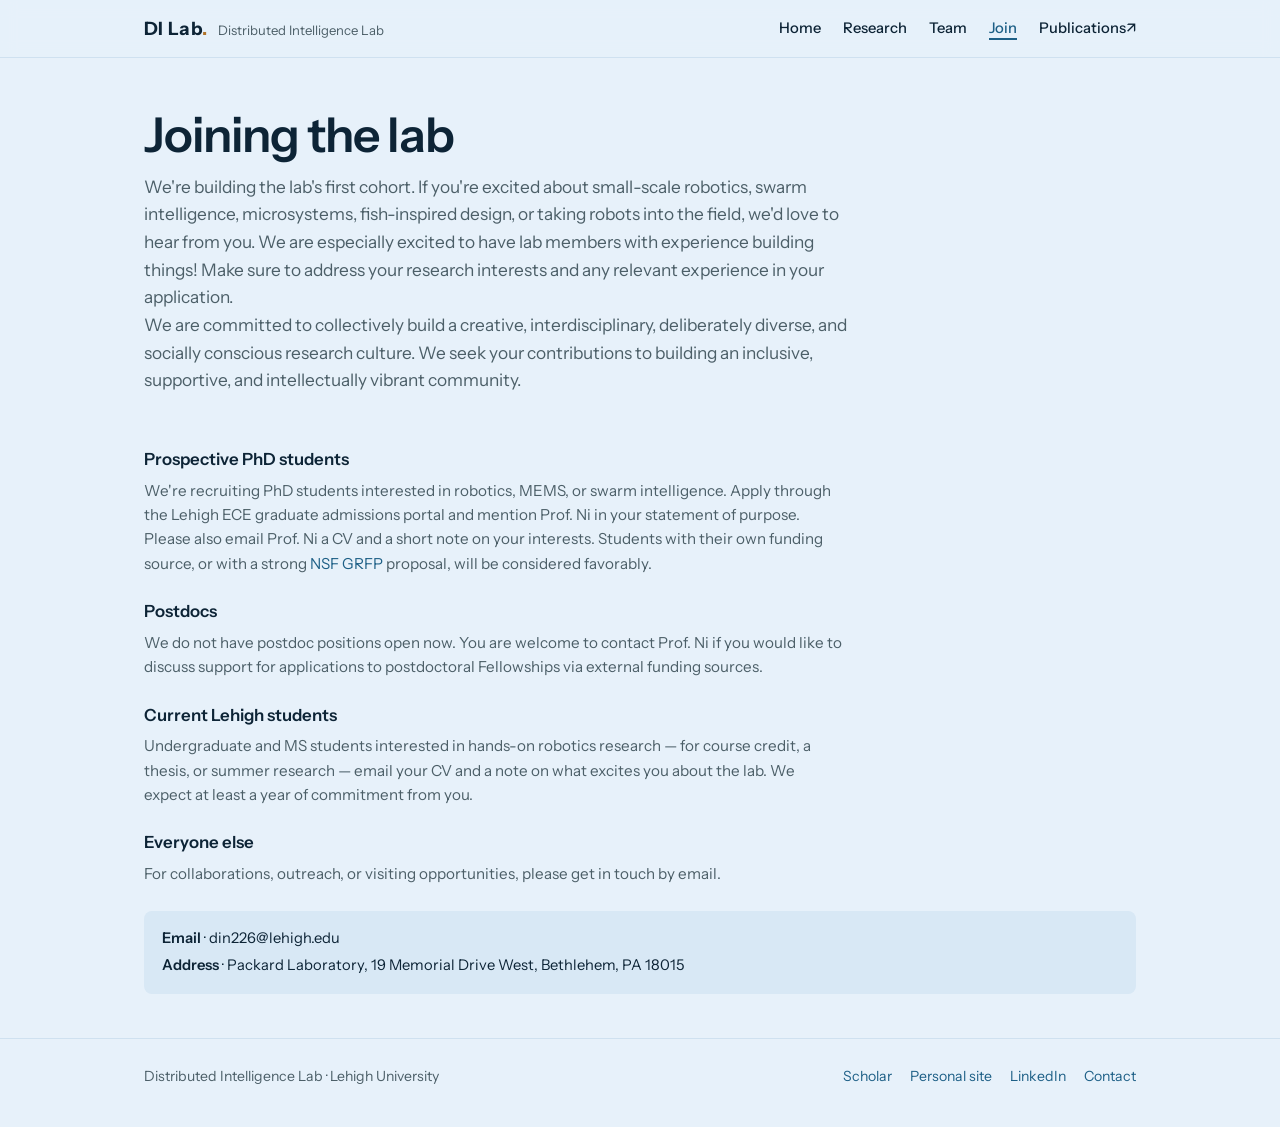
==== join.html @ bd35544a "create page" ====
<!DOCTYPE html>
<html lang="en">
<head>
<meta charset="UTF-8">
<meta name="viewport" content="width=device-width, initial-scale=1.0">
<title>Join — DI Lab</title>
<meta name="description" content="Open positions for PhD students, postdocs, MS students, and undergraduate researchers in the DI Lab at Lehigh University.">
<link rel="preconnect" href="https://fonts.googleapis.com">
<link rel="preconnect" href="https://fonts.gstatic.com" crossorigin>
<link rel="stylesheet" href="https://fonts.googleapis.com/css2?family=Instrument+Sans:wght@400;500;600;700&family=Instrument+Serif:ital@0;1&display=swap">
<link rel="stylesheet" href="styles.css">
</head>
<body>
<header class="top">
  <div class="wrap">
    <a class="logo" href="index.html"><b>DI Lab<i>.</i></b><span>Distributed Intelligence Lab</span></a>
    <nav class="menu" aria-label="Main">
      <a href="index.html">Home</a>
      <a href="research.html">Research</a>
      <a href="team.html">Team</a>
      <a href="join.html" aria-current="page">Join</a>
      <a href="https://scholar.google.com/citations?hl=en&amp;user=r9lAqFUAAAAJ" target="_blank" rel="noopener">Publications↗</a>
    </nav>
  </div>
</header>

<main>
<div class="wrap page-head">
  <h1>Joining the lab</h1>
  <p>We're building the lab's first cohort. If you're excited about small-scale robotics, swarm intelligence, microsystems, fish-inspired design, or taking robots into the field, we'd love to hear from you. We are especially excited to have lab members with experience building things! Make sure to address your research interests and any relevant experience in your application.</p>

  <p>We are committed to collectively build a creative, interdisciplinary, deliberately diverse, and socially conscious research culture. We seek your contributions to building an inclusive, supportive, and intellectually vibrant community.</p>
</div>
<section class="join"><div class="wrap">
  <h3>Prospective PhD students</h3>
  <p>We're recruiting PhD students interested in robotics, MEMS, or swarm intelligence. Apply through the Lehigh ECE graduate admissions portal and mention Prof. Ni in your statement of purpose. Please also email Prof. Ni a CV and a short note on your interests. Students with their own funding source, or with a strong <a href="https://www.nsf.gov/funding/initiatives/grfp" target="_blank" rel="noopener">NSF GRFP</a> proposal, will be considered favorably.</p>
  <h3>Postdocs</h3>
  <p>We do not have postdoc positions open now. You are welcome to contact Prof. Ni if you would like to discuss support for applications to postdoctoral Fellowships via external funding sources.</p>
  <h3>Current Lehigh students</h3>
  <p>Undergraduate and MS students interested in hands-on robotics research — for course credit, a thesis, or summer research — email your CV and a note on what excites you about the lab. We expect at least a year of commitment from you. </p>
  <h3>Everyone else</h3>
  <p>For collaborations, outreach, or visiting opportunities, please get in touch by email.</p>
  <div class="contact">
    <div><strong>Email</strong> · din226@lehigh.edu</div>
    <div><strong>Address</strong> · Packard Laboratory, 19 Memorial Drive West, Bethlehem, PA 18015</div>
  </div>
</div></section>
</main>

<footer>
  <div class="wrap">
    <span>Distributed Intelligence Lab · Lehigh University</span>
    <nav aria-label="Links">
      <a href="https://scholar.google.com/citations?hl=en&amp;user=r9lAqFUAAAAJ" target="_blank" rel="noopener">Scholar</a>
      <a href="https://di-ni.github.io/" target="_blank" rel="noopener">Personal site</a>
      <a href="https://www.linkedin.com/in/di-ni-7b8401142/" target="_blank" rel="noopener">LinkedIn</a>
      <a href="mailto:din226@lehigh.edu">Contact</a>
    </nav>
  </div>
</footer>
</body>
</html>
---- styles.css ----
:root{
  --bg:#e7f1fa; --ink:#0d2436; --sub:#4c5f68; --faint:#6a7d8a; --line:#cfe1f0;
  --link:#1d5f86; --accent:#b0742a; --plate:#ffffff; --chip:#d8e8f5;
  --sans:"Instrument Sans",system-ui,-apple-system,"Segoe UI",sans-serif;
  --serif:"Instrument Serif",Georgia,"Times New Roman",serif;
}
@media (prefers-color-scheme: dark){
  :root:not([data-theme="light"]){
    color-scheme:dark;
    --bg:#071620; --ink:#eef5f3; --sub:#9db0ac; --faint:#7d9290; --line:#1a3245;
    --link:#7fb8da; --accent:#d9a15e; --plate:#f3f6f8; --chip:#0d1f2c;
  }
}
:root[data-theme="dark"]{
  color-scheme:dark;
  --bg:#071620; --ink:#eef5f3; --sub:#9db0ac; --faint:#7d9290; --line:#1a3245;
  --link:#7fb8da; --accent:#d9a15e; --plate:#f3f6f8; --chip:#0d1f2c;
}
*{box-sizing:border-box;}
html{scroll-behavior:smooth;}
body{margin:0;background:var(--bg);color:var(--ink);font-family:var(--sans);font-size:16px;line-height:1.6;}
img{max-width:100%;display:block;}
a{color:var(--link);text-decoration:none;}
a:hover{text-decoration:underline;text-underline-offset:3px;}
a:focus-visible{outline:2px solid var(--link);outline-offset:3px;border-radius:3px;}
.wrap{max-width:1040px;margin:0 auto;padding-left:24px;padding-right:24px;}
@media (max-width:600px){.wrap{padding-left:16px;padding-right:16px;}}

/* header */
header.top{position:sticky;top:env(safe-area-inset-top,0px);z-index:20;background:color-mix(in srgb,var(--bg) 92%,transparent);backdrop-filter:blur(8px);border-bottom:1px solid var(--line);}
.top .wrap{display:flex;align-items:center;justify-content:space-between;gap:10px 24px;flex-wrap:wrap;padding-block:14px;}
.logo{color:var(--ink);display:flex;align-items:baseline;gap:10px;}
.logo:hover{text-decoration:none;}
.logo b{font-weight:700;font-size:1.15rem;letter-spacing:.02em;}
.logo b i{font-style:normal;color:var(--accent);}
.logo span{font-size:.82rem;color:var(--sub);}
@media (max-width:600px){.logo span{display:none;}}
nav.menu{display:flex;gap:6px 22px;flex-wrap:wrap;font-size:.92rem;font-weight:500;}
nav.menu a{color:var(--ink);}
nav.menu a:hover{color:var(--link);}

/* hero */
.hero{padding-block:64px 36px;}
.hero-grid{display:grid;grid-template-columns:1.3fr .7fr;gap:40px;align-items:center;}
@media (max-width:760px){.hero-grid{grid-template-columns:1fr;gap:24px;}.hero{padding-block:40px 24px;}}
.hero h1{font-family:var(--sans);font-weight:600;font-size:clamp(2.3rem,5.4vw,3.9rem);line-height:1.02;letter-spacing:-.02em;margin:0 0 20px;text-wrap:balance;}
.hero h1 em{font-family:var(--serif);font-weight:400;font-style:italic;letter-spacing:0;}
.hero .tag{font-size:1.18rem;color:var(--sub);margin:0 0 18px;max-width:38ch;}
.hero .more{font-size:.95rem;font-weight:500;}
.mascot{border-radius:50%;aspect-ratio:1;max-width:280px;width:100%;object-fit:cover;justify-self:end;background:#000;}
@media (max-width:760px){.mascot{justify-self:start;max-width:180px;}}
.collage{display:grid;grid-template-columns:2fr 1fr 1fr 1.4fr;gap:6px;margin-top:40px;height:200px;}
.collage img{width:100%;height:100%;object-fit:cover;border-radius:6px;}
@media (max-width:600px){.collage{grid-template-columns:1fr 1fr;height:auto;}.collage img{height:120px;}}

/* sections */
section{padding-block:44px;border-top:1px solid var(--line);scroll-margin-top:60px;}
h2{font-weight:600;font-size:1.7rem;letter-spacing:-.01em;margin:0 0 22px;}
h3{font-weight:600;font-size:1.05rem;margin:0;}
.lede{color:var(--sub);max-width:66ch;margin:0 0 26px;}

/* news */
ul.news{list-style:none;margin:0;padding:0;}
ul.news li{display:grid;grid-template-columns:92px 1fr;gap:16px;padding-block:9px;border-bottom:1px dashed var(--line);}
ul.news li:last-child{border-bottom:none;}
ul.news time{color:var(--faint);font-size:.9rem;font-variant-numeric:tabular-nums;padding-top:1px;}
ul.news .tbd{font-size:.72rem;color:var(--accent);font-weight:600;margin-left:6px;}

/* research */
.vision{display:grid;grid-template-columns:1fr 1.1fr;gap:32px;align-items:center;margin-bottom:34px;}
@media (max-width:760px){.vision{grid-template-columns:1fr;gap:18px;}}
.vision blockquote{margin:0;font-family:var(--serif);font-size:clamp(1.5rem,2.8vw,2rem);line-height:1.25;}
.vision blockquote + p{color:var(--sub);margin:14px 0 0;font-size:.95rem;}
.plate{background:var(--plate);border:1px solid var(--line);border-radius:8px;padding:12px;}
figure{margin:0;}
figcaption{font-size:.8rem;color:var(--faint);margin-top:6px;}
.thrusts{display:grid;grid-template-columns:repeat(3,1fr);gap:26px;margin-block:10px 34px;}
@media (max-width:760px){.thrusts{grid-template-columns:1fr;}}
.thrust img{width:100%;aspect-ratio:3/2;object-fit:cover;border-radius:6px;margin-bottom:12px;}
.thrust img.contain{object-fit:contain;background:var(--plate);border:1px solid var(--line);padding:8px;}
.thrust .n{font-family:var(--serif);font-style:italic;color:var(--accent);font-size:1.05rem;}
.thrust p{color:var(--sub);font-size:.92rem;margin:6px 0 0;}
.platforms{display:grid;grid-template-columns:1.15fr 1fr;gap:32px;align-items:center;}
@media (max-width:760px){.platforms{grid-template-columns:1fr;gap:18px;}}
dl.plat{margin:10px 0 0;}
dl.plat div{display:grid;grid-template-columns:104px 1fr;gap:12px;padding-block:8px;border-top:1px solid var(--line);font-size:.92rem;}
dl.plat dt{font-weight:600;}
dl.plat dd{margin:0;color:var(--sub);}
.impact{margin-top:34px;display:grid;grid-template-columns:repeat(3,1fr);gap:22px;}
@media (max-width:760px){.impact{grid-template-columns:1fr;gap:14px;}}
.impact p{font-size:.9rem;color:var(--sub);margin:4px 0 0;}
.more-link{margin-top:22px;font-size:.95rem;font-weight:500;}

/* team */
.group-title{font-size:.78rem;letter-spacing:.1em;text-transform:uppercase;color:var(--faint);font-weight:600;margin:0 0 14px;}
.group + .group{margin-top:30px;}
.people{display:grid;grid-template-columns:repeat(auto-fill,minmax(170px,1fr));gap:24px;}
.person img{width:132px;height:132px;border-radius:50%;object-fit:cover;margin-bottom:10px;}
.person .role{font-size:.88rem;color:var(--sub);margin:2px 0 0;line-height:1.4;}
.person .aff{font-size:.84rem;color:var(--faint);margin:0;}
.opening{width:132px;height:132px;border-radius:50%;border:1.5px dashed var(--line);display:flex;align-items:center;justify-content:center;color:var(--faint);font-size:.8rem;text-align:center;margin-bottom:10px;padding:14px;line-height:1.3;}
.pi-bio{color:var(--sub);font-size:.93rem;max-width:68ch;margin:18px 0 0;}

/* gallery strip */
.gallery{display:grid;grid-template-columns:repeat(3,1fr);gap:8px;}
@media (max-width:600px){.gallery{grid-template-columns:repeat(2,1fr);}}
.gallery figure{position:relative;aspect-ratio:4/3;overflow:hidden;border-radius:6px;background:#0d2436;max-width:100%;}
.gallery img{width:100%;height:100%;object-fit:cover;}
.gallery figcaption{position:absolute;inset:auto 0 0 0;margin:0;padding:18px 10px 7px;font-size:.75rem;color:#fff;background:linear-gradient(to top,rgba(0,0,0,.62),transparent);}

/* join */
.join h3{margin-top:22px;}
.join h3:first-of-type{margin-top:0;}
.join p{color:var(--sub);max-width:70ch;margin:6px 0 0;font-size:.95rem;}
.contact{margin-top:24px;background:var(--chip);border-radius:8px;padding:16px 18px;font-size:.92rem;display:grid;gap:4px;}
.contact strong{font-weight:600;color:var(--ink);}

footer{border-top:1px solid var(--line);padding-block:26px 40px;font-size:.88rem;color:var(--sub);}
footer .wrap{display:flex;justify-content:space-between;gap:10px 24px;flex-wrap:wrap;}
footer nav{display:flex;gap:18px;flex-wrap:wrap;}
@media (prefers-reduced-motion: reduce){html{scroll-behavior:auto;}}

/* ---- multi-page additions ---- */
nav.menu a[aria-current="page"]{color:var(--link);text-decoration:underline;text-underline-offset:5px;text-decoration-thickness:1.5px;}
.page-head{padding-block:52px 8px;}
.page-head h1{font-weight:600;font-size:clamp(2rem,4.4vw,3rem);letter-spacing:-.02em;line-height:1.05;margin:0 0 12px;}
.page-head h1 em{font-family:var(--serif);font-weight:400;font-style:italic;letter-spacing:0;}
.page-head p{color:var(--sub);font-size:1.08rem;max-width:60ch;margin:0;}
.page-head + section{border-top:none;}
.see-all{margin-top:14px;font-size:.95rem;font-weight:500;}
.home-cols{display:grid;grid-template-columns:1.5fr 1fr;gap:44px;}
@media (max-width:760px){.home-cols{grid-template-columns:1fr;gap:28px;}}
.home-thrusts{list-style:none;margin:0;padding:0;}
.home-thrusts li{padding-block:10px;border-bottom:1px dashed var(--line);}
.home-thrusts li:last-child{border-bottom:none;}
.home-thrusts .n{font-family:var(--serif);font-style:italic;color:var(--accent);margin-right:6px;}
.home-thrusts p{margin:2px 0 0;color:var(--sub);font-size:.9rem;}
.callout{background:var(--chip);border-radius:8px;padding:18px 20px;margin-top:22px;font-size:.94rem;}
.callout p{margin:4px 0 0;color:var(--sub);}
/* research detail */
.rblock{display:grid;grid-template-columns:1fr 1.25fr;gap:34px;padding-block:30px;border-top:1px solid var(--line);scroll-margin-top:70px;}
.rblock:first-of-type{border-top:none;padding-top:0;}
@media (max-width:760px){.rblock{grid-template-columns:1fr;gap:18px;}}
.rblock .n{font-family:var(--serif);font-style:italic;color:var(--accent);font-size:1.3rem;}
.rblock h3{font-size:1.3rem;margin:2px 0 10px;}
.rblock p{color:var(--sub);font-size:.95rem;margin:0 0 12px;max-width:62ch;}
.figs{display:grid;gap:10px;}
.figs .pair{display:grid;grid-template-columns:1fr 1fr;gap:10px;}
@media (max-width:520px){.figs .pair{grid-template-columns:1fr;}}
.figs img.photo{width:100%;border-radius:6px;}
.figs .pair img.photo{height:100%;object-fit:cover;}
.data-wrap{overflow-x:auto;margin-top:6px;}
table.caudal{border-collapse:collapse;width:100%;min-width:260px;font-size:.9rem;font-variant-numeric:tabular-nums;}
table.caudal th,table.caudal td{text-align:left;padding:7px 8px;border-bottom:1px solid var(--line);}
table.caudal th{font-size:.72rem;letter-spacing:.08em;text-transform:uppercase;color:var(--faint);font-weight:600;}
table.caudal td.v{text-align:right;font-weight:600;width:30%;}
.bar-track{display:block;background:var(--line);border-radius:2px;margin-top:5px;}
.bar{display:block;height:4px;border-radius:2px;background:var(--link);}
.bg-list{display:grid;grid-template-columns:repeat(3,1fr);gap:26px;}
@media (max-width:760px){.bg-list{grid-template-columns:1fr;}}
.bg-list p{color:var(--sub);font-size:.9rem;margin:6px 0 0;}
.kick{font-size:.74rem;letter-spacing:.1em;text-transform:uppercase;color:var(--faint);font-weight:600;}
/* team detail */
.pi{display:grid;grid-template-columns:180px 1fr;gap:34px;}
@media (max-width:640px){.pi{grid-template-columns:1fr;gap:16px;}}
.pi img{width:180px;height:180px;border-radius:50%;object-fit:cover;}
.pi h3{font-size:1.35rem;}
.pi .role{color:var(--sub);margin:2px 0 14px;font-size:.95rem;}
.pi .bio{color:var(--sub);font-size:.95rem;max-width:66ch;margin:0 0 20px;}
.cv{display:grid;grid-template-columns:1fr 1fr;gap:26px;}
@media (max-width:640px){.cv{grid-template-columns:1fr;}}
.cv ul{list-style:none;margin:0;padding:0;}
.cv li{font-size:.9rem;padding-block:6px;border-bottom:1px dashed var(--line);display:grid;grid-template-columns:86px 1fr;gap:10px;}
.cv li time{color:var(--faint);font-variant-numeric:tabular-nums;}
.cv li:last-child{border-bottom:none;}
.links-row{display:flex;gap:18px;flex-wrap:wrap;margin-top:18px;font-weight:500;font-size:.94rem;}
.gallery.big{grid-template-columns:repeat(3,1fr);gap:10px;}
@media (max-width:600px){.gallery.big{grid-template-columns:1fr;}}

/* ---- v7: snapshot hero + carousel ---- */
:root{--hero-a:#0d2436;--hero-b:#123a4a;--hero-c:#1c5a52;--hero-text:#eef5f3;--hero-sub:#cfe3de;--gold:#c98a3a;--gold-ink:#22160a;}
@media (prefers-color-scheme: dark){:root:not([data-theme="light"]){--hero-a:#07141d;--hero-b:#0c2732;--hero-c:#123c37;--hero-sub:#bcd6d0;--gold:#dda05c;--gold-ink:#241708;}}
:root[data-theme="dark"]{--hero-a:#07141d;--hero-b:#0c2732;--hero-c:#123c37;--hero-sub:#bcd6d0;--gold:#dda05c;--gold-ink:#241708;}
.hero-band{background:linear-gradient(120deg,var(--hero-a) 0%,var(--hero-b) 48%,var(--hero-c) 100%);color:var(--hero-text);}
.hero-band + section{border-top:none;}
.hero2{display:grid;grid-template-columns:1.05fr .95fr;gap:44px;align-items:center;padding-block:56px 60px;}
@media (max-width:880px){.hero2{grid-template-columns:1fr;gap:30px;padding-block:40px 44px;}}
.hero2 .eyebrow{display:block;font-weight:700;font-size:.72rem;letter-spacing:.16em;text-transform:uppercase;color:var(--gold);margin-bottom:12px;}
.hero2 h1{font-weight:700;font-size:clamp(1.35rem,2.3vw,1.75rem);line-height:1.3;letter-spacing:-.005em;margin:0 0 18px;max-width:30ch;text-wrap:balance;}
.hero2 p{color:var(--hero-sub);font-size:1rem;line-height:1.75;margin:0 0 26px;max-width:58ch;}
.hero-ctas{display:flex;gap:12px;flex-wrap:wrap;}
.btn{display:inline-flex;align-items:center;padding:11px 22px;border-radius:999px;font-weight:600;font-size:.92rem;border:1.5px solid transparent;}
.btn:hover{text-decoration:none;}
.btn-primary{background:var(--gold);color:var(--gold-ink);}
.btn-ghost{border-color:rgba(238,245,243,.4);color:var(--hero-text);}
.btn-ghost:hover{border-color:var(--hero-text);}
.carousel{min-width:0;}
.viewport{position:relative;overflow:hidden;border-radius:12px;aspect-ratio:4/3;max-width:100%;background:#050d13;touch-action:pan-y;}
.viewport:focus-visible{outline:2px solid var(--gold);outline-offset:3px;}
.track{display:flex;height:100%;transition:transform .7s cubic-bezier(.65,0,.35,1);}
.slide{flex:0 0 100%;height:100%;margin:0;position:relative;}
.slide img{width:100%;height:100%;object-fit:cover;user-select:none;-webkit-user-drag:none;}
.slide figcaption{position:absolute;left:0;right:0;bottom:0;margin:0;padding:34px 16px 12px;font-size:.86rem;font-weight:600;color:#fff;background:linear-gradient(to top,rgba(0,0,0,.7),transparent);}
.arrow{position:absolute;top:50%;transform:translateY(-50%);width:38px;height:38px;border-radius:50%;border:none;background:rgba(7,20,29,.55);color:#fff;font-size:1.5rem;line-height:1;cursor:pointer;display:flex;align-items:center;justify-content:center;padding-bottom:3px;opacity:.85;}
.arrow:hover,.arrow:focus-visible{opacity:1;background:rgba(7,20,29,.8);}
.arrow:focus-visible,.dot:focus-visible,.playpause:focus-visible{outline:2px solid var(--gold);outline-offset:2px;}
.arrow.prev{left:10px;} .arrow.next{right:10px;}
.c-controls{display:flex;align-items:center;gap:14px;margin-top:12px;}
.dots{display:flex;gap:6px;flex-wrap:wrap;flex:1;}
.dot{width:8px;height:8px;border-radius:50%;border:none;padding:0;background:rgba(238,245,243,.35);cursor:pointer;}
.dot[aria-current="true"]{background:var(--gold);width:20px;border-radius:4px;}
.counter{font-size:.82rem;color:var(--hero-sub);font-variant-numeric:tabular-nums;}
.counter b{color:var(--hero-text);font-weight:600;}
.playpause{background:none;border:1px solid rgba(238,245,243,.35);color:var(--hero-text);border-radius:999px;font:inherit;font-size:.78rem;padding:4px 12px;cursor:pointer;}
@media (prefers-reduced-motion: reduce){.track{transition:none;}}

/* ---- v9: show whole pictures, letterbox in black ---- */
.viewport{background:#000;}
.slide{display:flex;flex-direction:column;background:#000;}
.slide img{flex:1 1 auto;min-height:0;width:100%;height:auto;object-fit:contain;background:#000;}
.slide figcaption{position:static;flex:0 0 auto;padding:9px 16px 10px;background:#000;color:#fff;font-size:.86rem;line-height:1.35;}
.gallery figure{background:#000;}
.gallery img{object-fit:contain;background:#000;}

/* ---- research drafts (A/B/C) ---- */
.draft-bar{background:var(--chip);border-bottom:1px solid var(--line);font-size:.85rem;}
.draft-bar .wrap{display:flex;gap:6px 16px;flex-wrap:wrap;align-items:center;padding-block:9px;}
.draft-bar span{color:var(--sub);}
.draft-bar a{font-weight:600;}
.draft-bar a[aria-current="page"]{color:var(--ink);text-decoration:underline;text-underline-offset:4px;}
.eyebrow-l{display:block;font-weight:600;font-size:.74rem;letter-spacing:.12em;text-transform:uppercase;color:var(--accent);margin-bottom:8px;}
.vq{margin:0;font-family:var(--serif);font-size:clamp(1.45rem,2.7vw,1.95rem);line-height:1.25;}
.intro-quote{color:var(--sub);font-size:.95rem;margin:14px 0 0;max-width:60ch;}
h3.mini{font-size:.78rem;letter-spacing:.1em;text-transform:uppercase;color:var(--faint);margin:0 0 12px;}
.goals{display:grid;grid-template-columns:repeat(3,1fr);gap:18px;margin-top:6px;}
@media (max-width:640px){.goals{grid-template-columns:1fr;gap:10px;}}
.goals > div{border-top:2px solid var(--accent);padding-top:10px;}
.goals em{font-family:var(--serif);font-size:1.55rem;line-height:1.1;}
.goals p{margin:4px 0 0;color:var(--sub);font-size:.9rem;}
video.vid{width:100%;display:block;border-radius:6px;background:#000;aspect-ratio:16/10;object-fit:contain;}
.facts{margin:6px 0 14px;padding-left:18px;color:var(--sub);font-size:.93rem;}
.facts li{margin-bottom:8px;}
.facts b{color:var(--ink);}
p.next{border-left:2px solid var(--accent);padding:4px 0 4px 12px;font-size:.9rem;color:var(--sub);margin-top:14px;}
p.next span{display:block;font-size:.7rem;letter-spacing:.1em;text-transform:uppercase;font-weight:600;color:var(--accent);}
/* A */
.tools{display:grid;grid-template-columns:repeat(3,1fr);gap:30px;}
@media (max-width:900px){.tools{grid-template-columns:1fr;}}
.tool h3{margin:4px 0 10px;font-size:1.1rem;}
.tool p{color:var(--sub);font-size:.92rem;margin:0 0 10px;}
.tool figure{margin-top:12px;}
/* B */
.ladder{list-style:none;margin:34px 0 0;padding:0;display:grid;grid-template-columns:repeat(4,1fr);gap:10px;counter-reset:lv;}
@media (max-width:760px){.ladder{grid-template-columns:repeat(2,1fr);}}
.ladder a{display:block;background:var(--plate);border:1px solid var(--line);border-radius:8px;padding:12px 14px;color:var(--ink);height:100%;position:relative;}
.ladder a:hover{text-decoration:none;border-color:var(--link);}
.ladder li:not(:last-child) a::after{content:"→";position:absolute;right:-9px;top:50%;transform:translateY(-50%);color:var(--faint);font-size:.9rem;background:var(--bg);line-height:1;}
@media (max-width:760px){.ladder li a::after{display:none;}}
.ladder .sc,.lv-label .sc{font-family:var(--serif);font-style:italic;color:var(--accent);font-size:1.3rem;display:block;line-height:1;}
.ladder b{display:block;margin-top:6px;}
.ladder span:last-child{font-size:.82rem;color:var(--sub);}
.lv{display:grid;grid-template-columns:220px 1fr;gap:36px;}
@media (max-width:760px){.lv{grid-template-columns:1fr;gap:12px;}}
.lv-label{position:sticky;top:80px;align-self:start;}
@media (max-width:760px){.lv-label{position:static;}}
.lv-label .sc{font-size:2.4rem;}
.lv-label .step{display:block;font-size:.72rem;letter-spacing:.1em;text-transform:uppercase;color:var(--faint);font-weight:600;margin-top:8px;}
.lv-label h2{margin:2px 0 4px;}
.lv-label p{margin:0;color:var(--sub);font-size:.9rem;}
.lv-body > p{color:var(--sub);font-size:.95rem;max-width:66ch;margin:0 0 12px;}
.lv-body h3{font-size:1.1rem;margin:0 0 8px;}
.lv-body .figs{margin-top:12px;}
.split{display:grid;grid-template-columns:1fr 1fr;gap:18px;align-items:center;}
@media (max-width:640px){.split{grid-template-columns:1fr;}}
/* C */
.chips{display:flex;gap:8px;flex-wrap:wrap;margin-bottom:22px;}
.chip{font:inherit;font-size:.86rem;font-weight:500;border:1px solid var(--line);background:var(--plate);color:var(--ink);border-radius:999px;padding:6px 14px;cursor:pointer;}
.chip:hover{border-color:var(--link);}
.chip[aria-pressed="true"]{background:var(--ink);color:var(--bg);border-color:var(--ink);}
.chip:focus-visible{outline:2px solid var(--link);outline-offset:2px;}
.cards{display:grid;grid-template-columns:repeat(3,1fr);gap:22px;}
@media (max-width:900px){.cards{grid-template-columns:repeat(2,1fr);}}
@media (max-width:560px){.cards{grid-template-columns:1fr;}}
.card{background:var(--plate);border:1px solid var(--line);border-radius:10px;overflow:hidden;display:flex;flex-direction:column;}
.card figure{margin:0;}
.card video.vid{border-radius:0;}
.card-img,.robot-tile,.stat-tile{aspect-ratio:16/10;width:100%;}
.card-img{object-fit:cover;}
.robot-tile{background:#fff;display:flex;align-items:center;justify-content:center;padding:14px;border-bottom:1px solid var(--line);}
.robot-tile img{max-height:100%;max-width:100%;object-fit:contain;}
.stat-tile{background:linear-gradient(120deg,var(--hero-a),var(--hero-c));color:#eef5f3;display:flex;flex-direction:column;justify-content:center;padding:18px 20px;}
.stat-tile b{font-family:var(--serif);font-weight:400;font-size:2.6rem;line-height:1;}
.stat-tile span{font-size:.84rem;color:#cfe3de;margin-top:6px;max-width:26ch;}
.card .body{padding:14px 16px 16px;display:flex;flex-direction:column;gap:4px;flex:1;}
.card h3{font-size:1.02rem;}
.card p{color:var(--sub);font-size:.88rem;margin:2px 0 8px;flex:1;}
.tags{display:flex;gap:6px;flex-wrap:wrap;}
.tags span{font-size:.72rem;background:var(--chip);color:var(--sub);border-radius:999px;padding:2px 9px;}
.page-head.rq h1 + p{font-family:var(--serif);font-size:clamp(1.3rem,2.4vw,1.7rem);line-height:1.3;color:var(--ink);max-width:40ch;}
.intro-full{color:var(--sub);font-size:1rem;line-height:1.75;margin:0;max-width:64ch;}
.intro-block{display:grid;gap:14px;max-width:68ch;}
.venn-wide{margin:30px 0 0;max-width:760px;}
.venn-wide img{width:100%;height:auto;background:var(--plate);border:1px solid var(--line);border-radius:8px;padding:10px 16px;}
.venn-wide figcaption{margin-top:8px;}
/* v15: research intro spans full content width */
.page-head.rq h1 + p{max-width:none;}
.intro-block,.intro-full{max-width:none;}
.venn-wide{max-width:none;}
.lv-body > p,.rblock p,.lv-body .facts{max-width:none;}
.page-head.rq + section{padding-top:18px;}
.pi-email{margin:0 0 4px;font-size:.98rem;user-select:all;}
.pi-email span{display:inline-block;min-width:52px;font-size:.72rem;letter-spacing:.1em;text-transform:uppercase;color:var(--faint);font-weight:600;user-select:none;}
.pi{align-items:center;}
/* v19 */
.hero2 .welcome{font-family:var(--serif);font-style:italic;font-size:clamp(1.6rem,3vw,2.2rem);line-height:1.1;color:var(--hero-text);margin:0 0 14px;max-width:none;}
.lv-label h2{font-size:1.35rem;line-height:1.25;margin:0;text-wrap:balance;}
.person h3{font-size:1rem;}
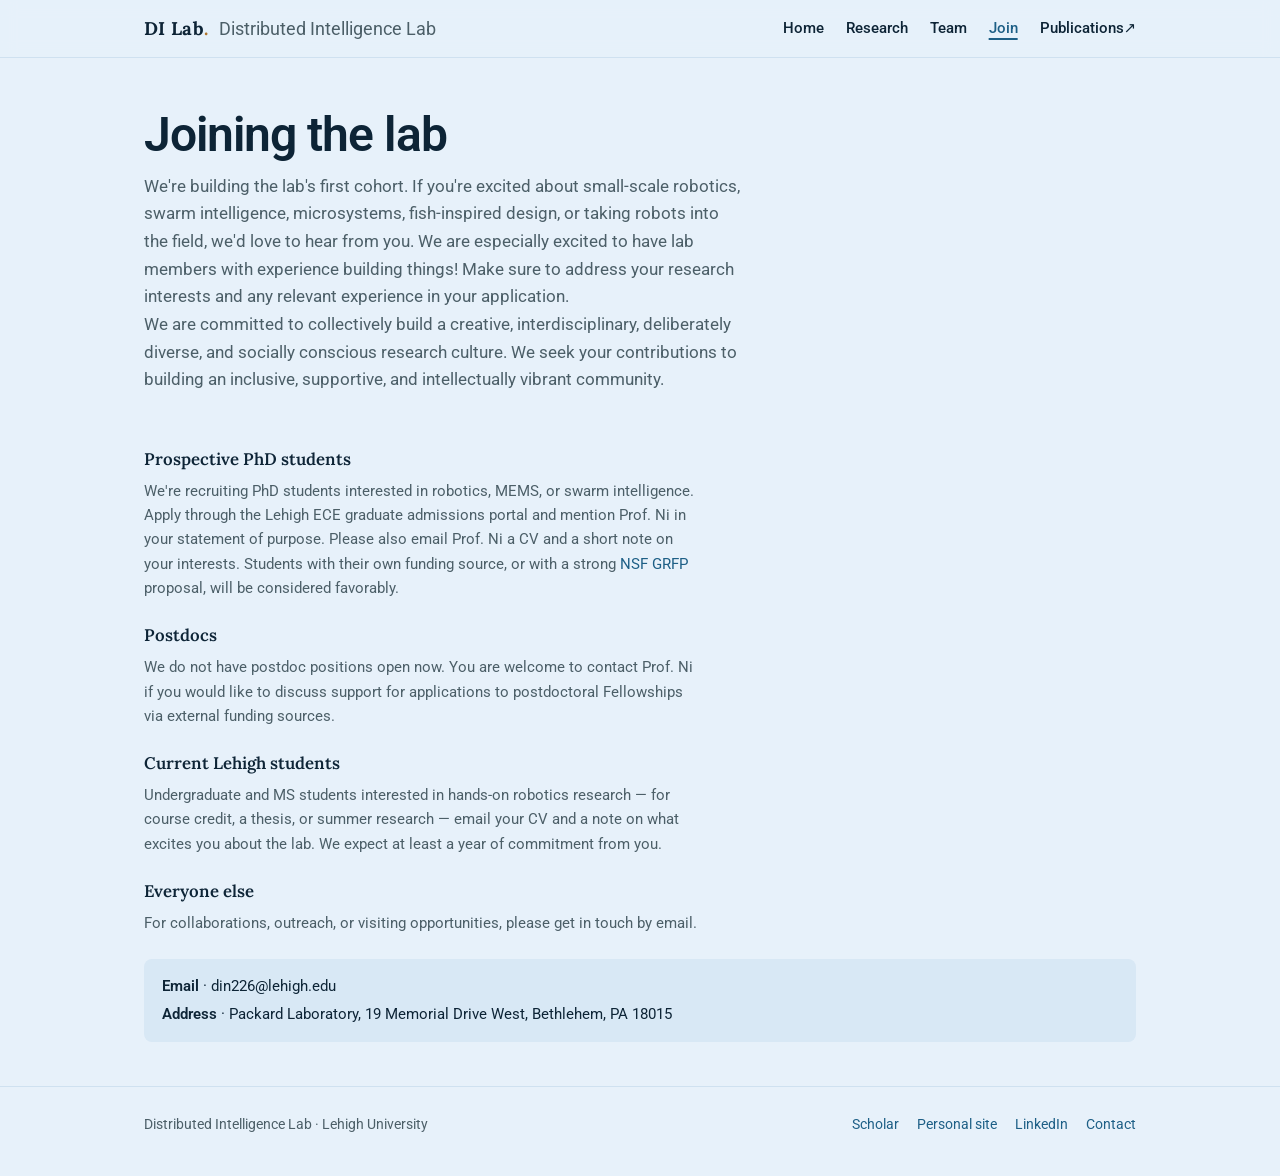
==== commit a670a26b: "updates fonts" ====
--- a/join.html
+++ b/join.html
@@ -7,8 +7,10 @@
 <meta name="description" content="Open positions for PhD students, postdocs, MS students, and undergraduate researchers in the DI Lab at Lehigh University.">
 <link rel="preconnect" href="https://fonts.googleapis.com">
 <link rel="preconnect" href="https://fonts.gstatic.com" crossorigin>
-<link rel="stylesheet" href="https://fonts.googleapis.com/css2?family=Instrument+Sans:wght@400;500;600;700&family=Instrument+Serif:ital@0;1&display=swap">
+<link rel="stylesheet" href="https://fonts.googleapis.com/css2?family=Lora:ital,wght@0,400..700;1,400..700&family=Roboto:ital,wght@0,400;0,500;0,700;1,400&display=swap">
 <link rel="stylesheet" href="styles.css">
+<!-- Private visitor stats: https://dilab-lehigh.goatcounter.com -->
+<script data-goatcounter="https://dilab-lehigh.goatcounter.com/count" async src="//gc.zgo.at/count.js"></script>
 </head>
 <body>
 <header class="top">
--- a/styles.css
+++ b/styles.css
@@ -2,8 +2,8 @@
 :root{
   --bg:#e7f1fa; --ink:#0d2436; --sub:#4c5f68; --faint:#6a7d8a; --line:#cfe1f0;
   --link:#1d5f86; --accent:#b0742a; --plate:#ffffff; --chip:#d8e8f5;
-  --sans:"Instrument Sans",system-ui,-apple-system,"Segoe UI",sans-serif;
-  --serif:"Instrument Serif",Georgia,"Times New Roman",serif;
+  --sans:Roboto,system-ui,-apple-system,"Segoe UI",sans-serif;
+  --serif:Lora,Georgia,"Times New Roman",serif;
 }
 @media (prefers-color-scheme: dark){
   :root:not([data-theme="light"]){
@@ -32,9 +32,9 @@
 .top .wrap{display:flex;align-items:center;justify-content:space-between;gap:10px 24px;flex-wrap:wrap;padding-block:14px;}
 .logo{color:var(--ink);display:flex;align-items:baseline;gap:10px;}
 .logo:hover{text-decoration:none;}
-.logo b{font-weight:700;font-size:1.15rem;letter-spacing:.02em;}
+.logo b{font-family:var(--serif);font-weight:700;font-size:1.15rem;letter-spacing:.02em;}
 .logo b i{font-style:normal;color:var(--accent);}
-.logo span{font-size:.82rem;color:var(--sub);}
+.logo span{font-size:1.15rem;color:var(--sub);}
 @media (max-width:600px){.logo span{display:none;}}
 nav.menu{display:flex;gap:6px 22px;flex-wrap:wrap;font-size:.92rem;font-weight:500;}
 nav.menu a{color:var(--ink);}
@@ -44,7 +44,7 @@
 .hero{padding-block:64px 36px;}
 .hero-grid{display:grid;grid-template-columns:1.3fr .7fr;gap:40px;align-items:center;}
 @media (max-width:760px){.hero-grid{grid-template-columns:1fr;gap:24px;}.hero{padding-block:40px 24px;}}
-.hero h1{font-family:var(--sans);font-weight:600;font-size:clamp(2.3rem,5.4vw,3.9rem);line-height:1.02;letter-spacing:-.02em;margin:0 0 20px;text-wrap:balance;}
+.hero h1{font-family:var(--serif);font-weight:600;font-size:clamp(2.3rem,5.4vw,3.9rem);line-height:1.02;letter-spacing:-.02em;margin:0 0 20px;text-wrap:balance;}
 .hero h1 em{font-family:var(--serif);font-weight:400;font-style:italic;letter-spacing:0;}
 .hero .tag{font-size:1.18rem;color:var(--sub);margin:0 0 18px;max-width:38ch;}
 .hero .more{font-size:.95rem;font-weight:500;}
@@ -56,8 +56,8 @@
 
 /* sections */
 section{padding-block:44px;border-top:1px solid var(--line);scroll-margin-top:60px;}
-h2{font-weight:600;font-size:1.7rem;letter-spacing:-.01em;margin:0 0 22px;}
-h3{font-weight:600;font-size:1.05rem;margin:0;}
+h2{font-family:var(--serif);font-weight:600;font-size:1.7rem;letter-spacing:-.01em;margin:0 0 22px;}
+h3{font-family:var(--serif);font-weight:600;font-size:1.05rem;margin:0;}
 .lede{color:var(--sub);max-width:66ch;margin:0 0 26px;}
 
 /* news */
@@ -179,21 +179,21 @@
 @media (max-width:600px){.gallery.big{grid-template-columns:1fr;}}
 
 /* ---- v7: snapshot hero + carousel ---- */
-:root{--hero-a:#0d2436;--hero-b:#123a4a;--hero-c:#1c5a52;--hero-text:#eef5f3;--hero-sub:#cfe3de;--gold:#c98a3a;--gold-ink:#22160a;}
-@media (prefers-color-scheme: dark){:root:not([data-theme="light"]){--hero-a:#07141d;--hero-b:#0c2732;--hero-c:#123c37;--hero-sub:#bcd6d0;--gold:#dda05c;--gold-ink:#241708;}}
-:root[data-theme="dark"]{--hero-a:#07141d;--hero-b:#0c2732;--hero-c:#123c37;--hero-sub:#bcd6d0;--gold:#dda05c;--gold-ink:#241708;}
-.hero-band{background:linear-gradient(120deg,var(--hero-a) 0%,var(--hero-b) 48%,var(--hero-c) 100%);color:var(--hero-text);}
+:root{--hero-a:#081a33;--hero-b:#0e3a66;--hero-c:#1a6c9c;--hero-glow:rgba(120,200,240,.22);--hero-text:#eef6fc;--hero-sub:#cde2f2;--gold:#c98a3a;--gold-ink:#22160a;}
+@media (prefers-color-scheme: dark){:root:not([data-theme="light"]){--hero-a:#050f1e;--hero-b:#0a2645;--hero-c:#114a75;--hero-glow:rgba(90,170,220,.16);--hero-sub:#bcd4e8;--gold:#dda05c;--gold-ink:#241708;}}
+:root[data-theme="dark"]{--hero-a:#050f1e;--hero-b:#0a2645;--hero-c:#114a75;--hero-glow:rgba(90,170,220,.16);--hero-sub:#bcd4e8;--gold:#dda05c;--gold-ink:#241708;}
+.hero-band{background:radial-gradient(ellipse 70% 60% at 100% 110%,var(--hero-glow),transparent 70%),linear-gradient(150deg,var(--hero-a) 0%,var(--hero-b) 50%,var(--hero-c) 100%);color:var(--hero-text);}
 .hero-band + section{border-top:none;}
 .hero2{display:grid;grid-template-columns:1.05fr .95fr;gap:44px;align-items:center;padding-block:56px 60px;}
 @media (max-width:880px){.hero2{grid-template-columns:1fr;gap:30px;padding-block:40px 44px;}}
-.hero2 .eyebrow{display:block;font-weight:700;font-size:.72rem;letter-spacing:.16em;text-transform:uppercase;color:var(--gold);margin-bottom:12px;}
+.hero2 .eyebrow{display:block;font-weight:700;font-size:clamp(1.35rem,2.3vw,1.75rem);letter-spacing:.16em;text-transform:uppercase;color:var(--gold);margin-bottom:12px;}
 .hero2 h1{font-weight:700;font-size:clamp(1.35rem,2.3vw,1.75rem);line-height:1.3;letter-spacing:-.005em;margin:0 0 18px;max-width:30ch;text-wrap:balance;}
 .hero2 p{color:var(--hero-sub);font-size:1rem;line-height:1.75;margin:0 0 26px;max-width:58ch;}
 .hero-ctas{display:flex;gap:12px;flex-wrap:wrap;}
 .btn{display:inline-flex;align-items:center;padding:11px 22px;border-radius:999px;font-weight:600;font-size:.92rem;border:1.5px solid transparent;}
 .btn:hover{text-decoration:none;}
 .btn-primary{background:var(--gold);color:var(--gold-ink);}
-.btn-ghost{border-color:rgba(238,245,243,.4);color:var(--hero-text);}
+.btn-ghost{border-color:rgba(238,246,252,.4);color:var(--hero-text);}
 .btn-ghost:hover{border-color:var(--hero-text);}
 .carousel{min-width:0;}
 .viewport{position:relative;overflow:hidden;border-radius:12px;aspect-ratio:4/3;max-width:100%;background:#050d13;touch-action:pan-y;}
@@ -208,11 +208,11 @@
 .arrow.prev{left:10px;} .arrow.next{right:10px;}
 .c-controls{display:flex;align-items:center;gap:14px;margin-top:12px;}
 .dots{display:flex;gap:6px;flex-wrap:wrap;flex:1;}
-.dot{width:8px;height:8px;border-radius:50%;border:none;padding:0;background:rgba(238,245,243,.35);cursor:pointer;}
+.dot{width:8px;height:8px;border-radius:50%;border:none;padding:0;background:rgba(238,246,252,.35);cursor:pointer;}
 .dot[aria-current="true"]{background:var(--gold);width:20px;border-radius:4px;}
 .counter{font-size:.82rem;color:var(--hero-sub);font-variant-numeric:tabular-nums;}
 .counter b{color:var(--hero-text);font-weight:600;}
-.playpause{background:none;border:1px solid rgba(238,245,243,.35);color:var(--hero-text);border-radius:999px;font:inherit;font-size:.78rem;padding:4px 12px;cursor:pointer;}
+.playpause{background:none;border:1px solid rgba(238,246,252,.35);color:var(--hero-text);border-radius:999px;font:inherit;font-size:.78rem;padding:4px 12px;cursor:pointer;}
 @media (prefers-reduced-motion: reduce){.track{transition:none;}}
 
 /* ---- v9: show whole pictures, letterbox in black ---- */
@@ -289,9 +289,9 @@
 .card-img{object-fit:cover;}
 .robot-tile{background:#fff;display:flex;align-items:center;justify-content:center;padding:14px;border-bottom:1px solid var(--line);}
 .robot-tile img{max-height:100%;max-width:100%;object-fit:contain;}
-.stat-tile{background:linear-gradient(120deg,var(--hero-a),var(--hero-c));color:#eef5f3;display:flex;flex-direction:column;justify-content:center;padding:18px 20px;}
+.stat-tile{background:linear-gradient(120deg,var(--hero-a),var(--hero-c));color:var(--hero-text);display:flex;flex-direction:column;justify-content:center;padding:18px 20px;}
 .stat-tile b{font-family:var(--serif);font-weight:400;font-size:2.6rem;line-height:1;}
-.stat-tile span{font-size:.84rem;color:#cfe3de;margin-top:6px;max-width:26ch;}
+.stat-tile span{font-size:.84rem;color:var(--hero-sub);margin-top:6px;max-width:26ch;}
 .card .body{padding:14px 16px 16px;display:flex;flex-direction:column;gap:4px;flex:1;}
 .card h3{font-size:1.02rem;}
 .card p{color:var(--sub);font-size:.88rem;margin:2px 0 8px;flex:1;}
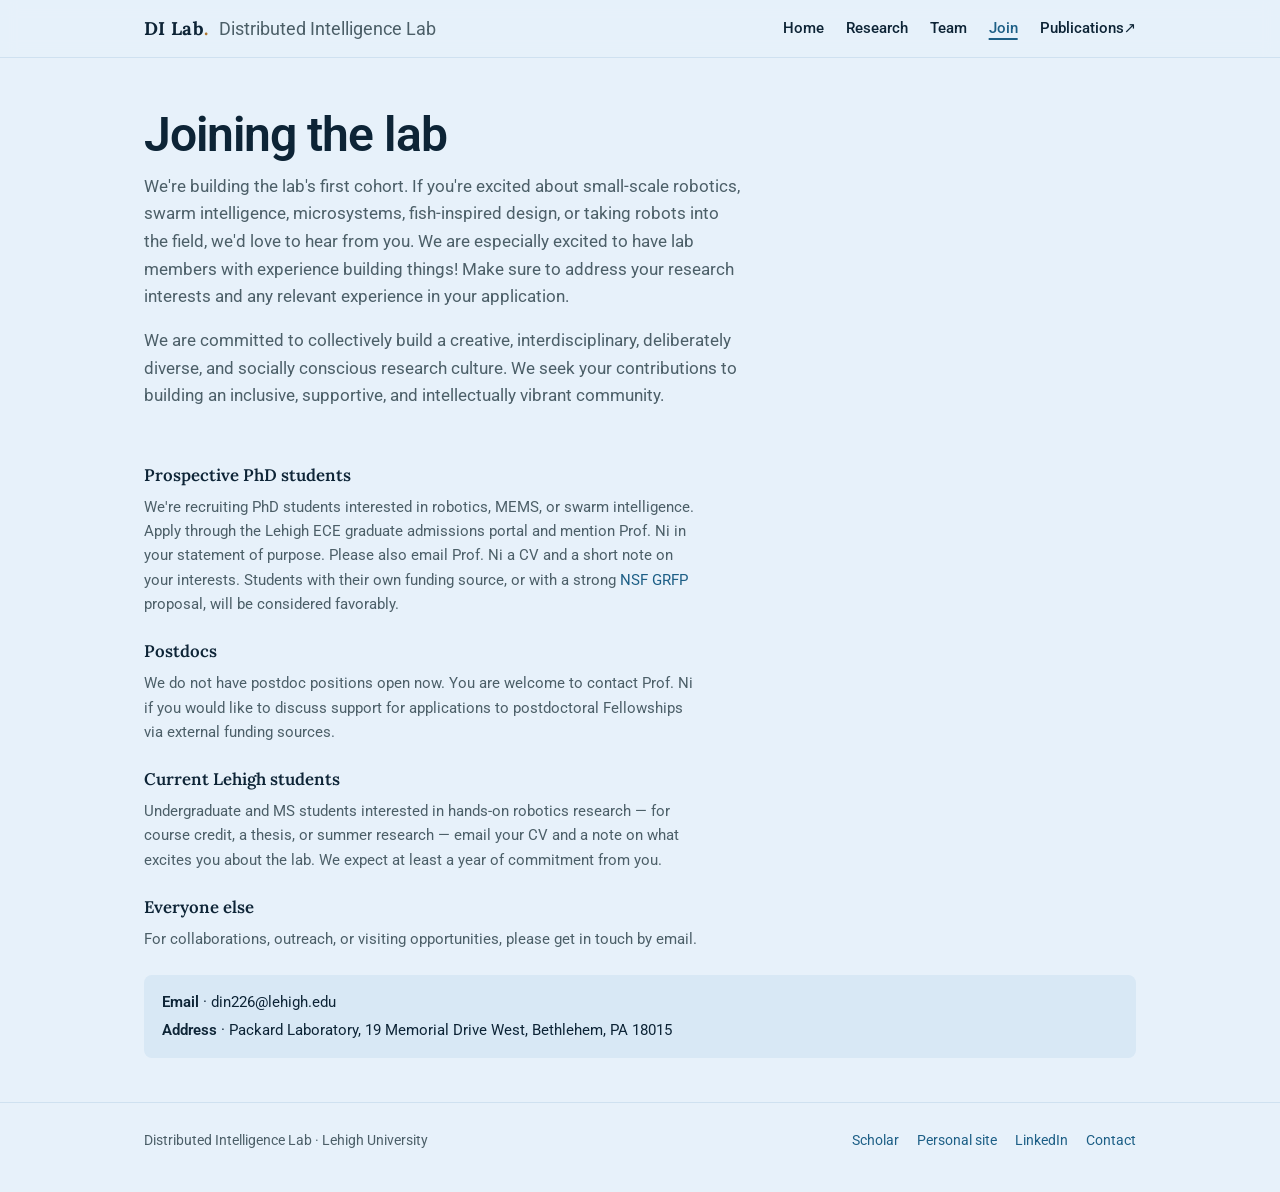
==== commit 2c7cd25b: "Update join.html" ====
--- a/join.html
+++ b/join.html
@@ -31,7 +31,7 @@
   <h1>Joining the lab</h1>
   <p>We're building the lab's first cohort. If you're excited about small-scale robotics, swarm intelligence, microsystems, fish-inspired design, or taking robots into the field, we'd love to hear from you. We are especially excited to have lab members with experience building things! Make sure to address your research interests and any relevant experience in your application.</p>
 
-  <p>We are committed to collectively build a creative, interdisciplinary, deliberately diverse, and socially conscious research culture. We seek your contributions to building an inclusive, supportive, and intellectually vibrant community.</p>
+  <p style="margin-top:1rem;">We are committed to collectively build a creative, interdisciplinary, deliberately diverse, and socially conscious research culture. We seek your contributions to building an inclusive, supportive, and intellectually vibrant community.</p>
 </div>
 <section class="join"><div class="wrap">
   <h3>Prospective PhD students</h3>
--- a/styles.css
+++ b/styles.css
@@ -62,7 +62,7 @@
 
 /* news */
 ul.news{list-style:none;margin:0;padding:0;}
-ul.news li{display:grid;grid-template-columns:92px 1fr;gap:16px;padding-block:9px;border-bottom:1px dashed var(--line);}
+ul.news li{font-size:1.25rem;display:grid;grid-template-columns:92px 1fr;gap:16px;padding-block:9px;border-bottom:1px dashed var(--line);}
 ul.news li:last-child{border-bottom:none;}
 ul.news time{color:var(--faint);font-size:.9rem;font-variant-numeric:tabular-nums;padding-top:1px;}
 ul.news .tbd{font-size:.72rem;color:var(--accent);font-weight:600;margin-left:6px;}
@@ -136,7 +136,7 @@
 .home-thrusts li:last-child{border-bottom:none;}
 .home-thrusts .n{font-family:var(--serif);font-style:italic;color:var(--accent);margin-right:6px;}
 .home-thrusts p{margin:2px 0 0;color:var(--sub);font-size:.9rem;}
-.callout{background:var(--chip);border-radius:8px;padding:18px 20px;margin-top:22px;font-size:.94rem;}
+.callout{background:var(--chip);border-radius:8px;padding:18px 20px;margin-top:22px;font-size:1.175rem;}
 .callout p{margin:4px 0 0;color:var(--sub);}
 /* research detail */
 .rblock{display:grid;grid-template-columns:1fr 1.25fr;gap:34px;padding-block:30px;border-top:1px solid var(--line);scroll-margin-top:70px;}
@@ -188,7 +188,7 @@
 @media (max-width:880px){.hero2{grid-template-columns:1fr;gap:30px;padding-block:40px 44px;}}
 .hero2 .eyebrow{display:block;font-weight:700;font-size:clamp(1.35rem,2.3vw,1.75rem);letter-spacing:.16em;text-transform:uppercase;color:var(--gold);margin-bottom:12px;}
 .hero2 h1{font-weight:700;font-size:clamp(1.35rem,2.3vw,1.75rem);line-height:1.3;letter-spacing:-.005em;margin:0 0 18px;max-width:30ch;text-wrap:balance;}
-.hero2 p{color:var(--hero-sub);font-size:1rem;line-height:1.75;margin:0 0 26px;max-width:58ch;}
+.hero2 p{color:var(--hero-sub);font-size:1.25rem;line-height:1.75;margin:0 0 26px;max-width:58ch;}
 .hero-ctas{display:flex;gap:12px;flex-wrap:wrap;}
 .btn{display:inline-flex;align-items:center;padding:11px 22px;border-radius:999px;font-weight:600;font-size:.92rem;border:1.5px solid transparent;}
 .btn:hover{text-decoration:none;}
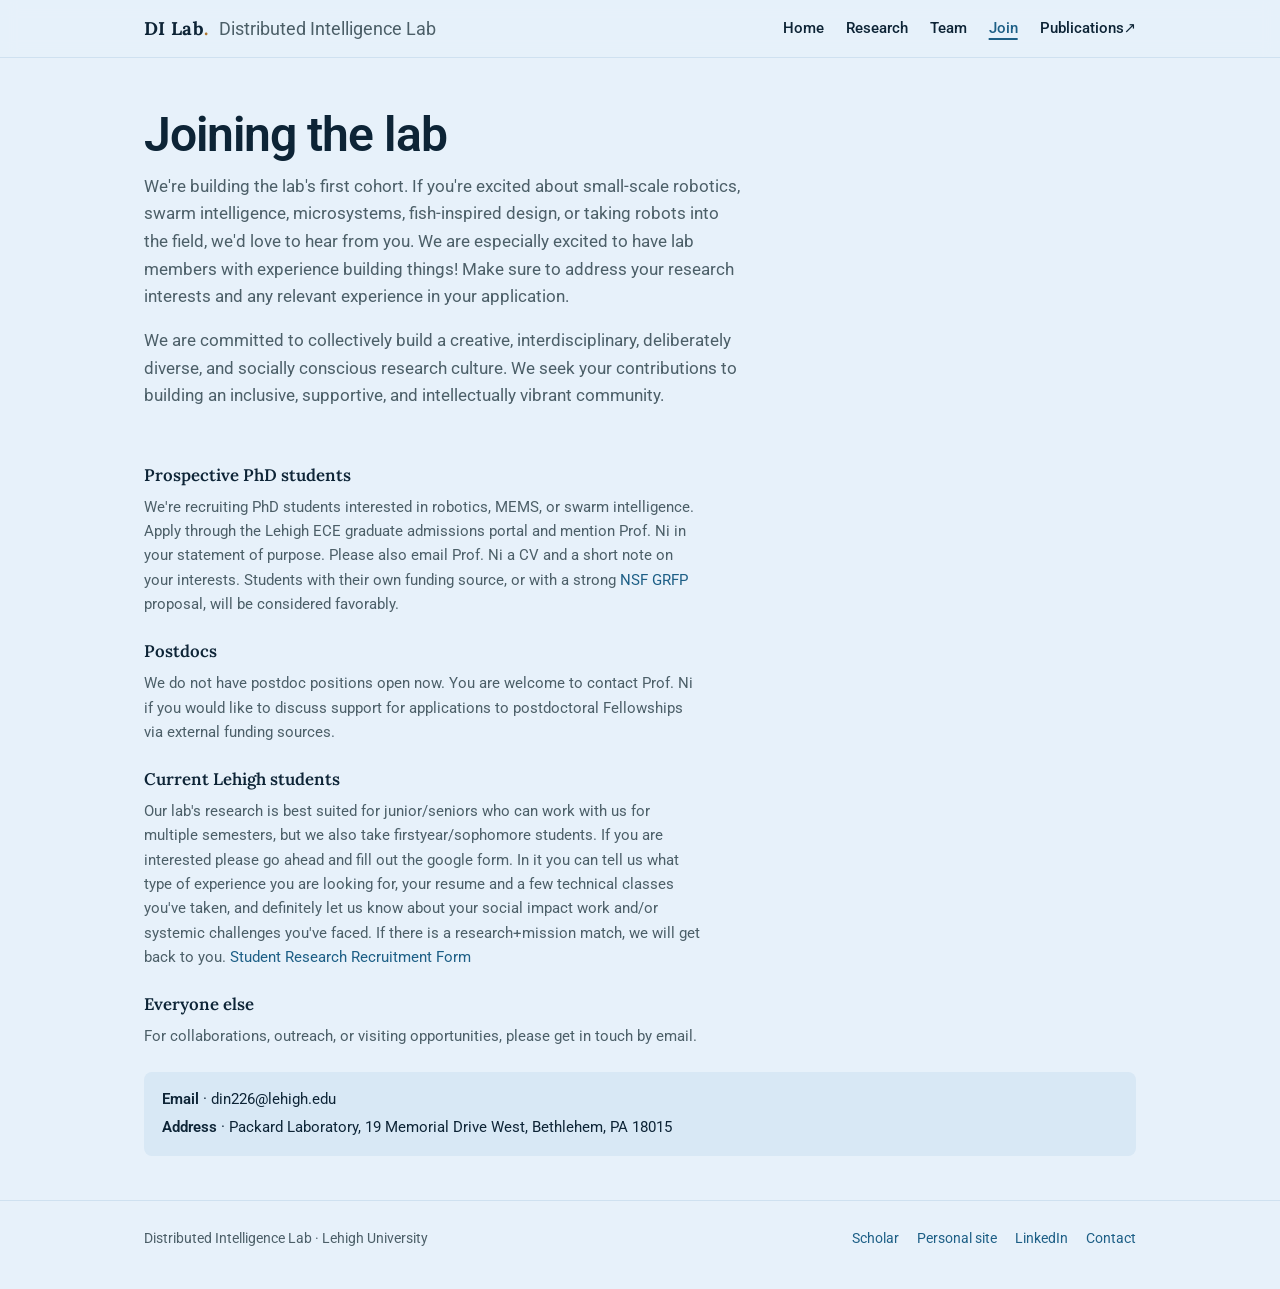
==== commit 00285e99: "Update join.html" ====
--- a/join.html
+++ b/join.html
@@ -39,7 +39,9 @@
   <h3>Postdocs</h3>
   <p>We do not have postdoc positions open now. You are welcome to contact Prof. Ni if you would like to discuss support for applications to postdoctoral Fellowships via external funding sources.</p>
   <h3>Current Lehigh students</h3>
-  <p>Undergraduate and MS students interested in hands-on robotics research — for course credit, a thesis, or summer research — email your CV and a note on what excites you about the lab. We expect at least a year of commitment from you. </p>
+  <p> Our lab's research is best suited for junior/seniors who can work with us for multiple semesters, but we also take firstyear/sophomore students. If you are interested please go ahead and fill out the google form. In it you can tell us what type of experience you are looking for,  your resume and a few technical classes you've taken, and definitely let us know about your social impact work and/or systemic challenges you've faced. If there is a research+mission match, we will get back to you. 
+  <a href="https://docs.google.com/forms/d/e/1FAIpQLSdk87IdOFS1Rc9aH2pOu9WkvhFFjBKFuF7m1qNWjx49hUwrMA/viewform?usp=sharing&ouid=108578651760720903344" target="_blank" rel="noopener">Student Research Recruitment Form</a>
+  </p>
   <h3>Everyone else</h3>
   <p>For collaborations, outreach, or visiting opportunities, please get in touch by email.</p>
   <div class="contact">
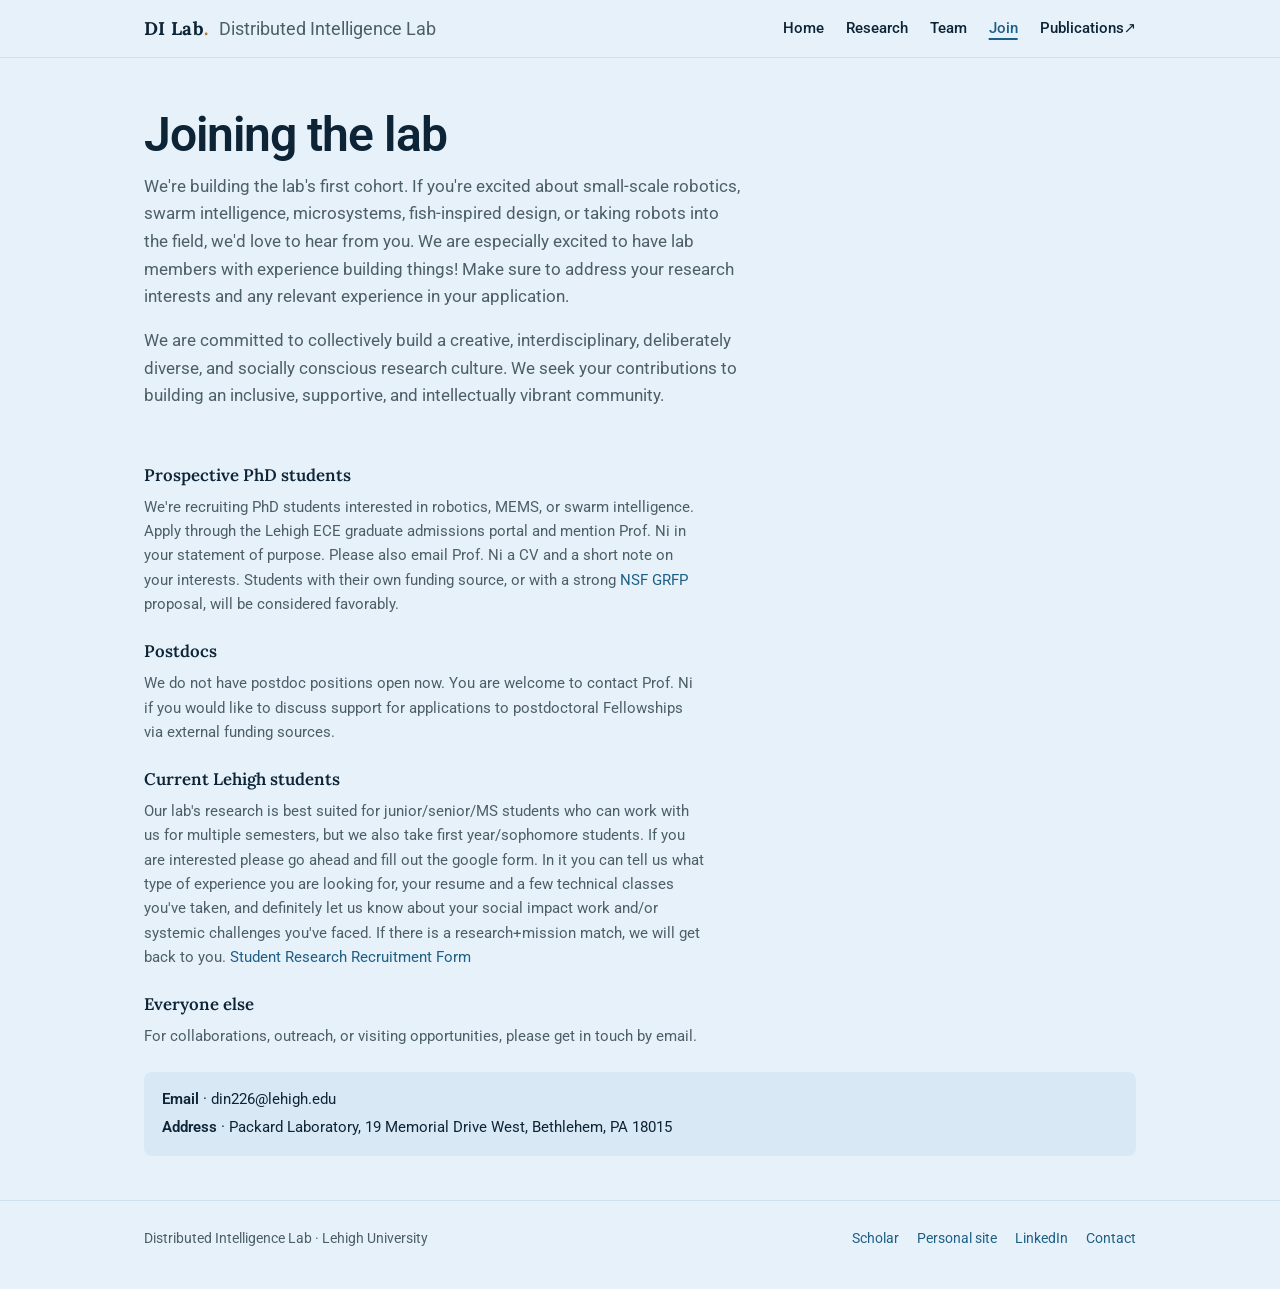
==== commit fcdd25b0: "Update join.html" ====
--- a/join.html
+++ b/join.html
@@ -39,7 +39,7 @@
   <h3>Postdocs</h3>
   <p>We do not have postdoc positions open now. You are welcome to contact Prof. Ni if you would like to discuss support for applications to postdoctoral Fellowships via external funding sources.</p>
   <h3>Current Lehigh students</h3>
-  <p> Our lab's research is best suited for junior/seniors who can work with us for multiple semesters, but we also take firstyear/sophomore students. If you are interested please go ahead and fill out the google form. In it you can tell us what type of experience you are looking for,  your resume and a few technical classes you've taken, and definitely let us know about your social impact work and/or systemic challenges you've faced. If there is a research+mission match, we will get back to you. 
+  <p> Our lab's research is best suited for junior/senior/MS students who can work with us for multiple semesters, but we also take first year/sophomore students. If you are interested please go ahead and fill out the google form. In it you can tell us what type of experience you are looking for,  your resume and a few technical classes you've taken, and definitely let us know about your social impact work and/or systemic challenges you've faced. If there is a research+mission match, we will get back to you. 
   <a href="https://docs.google.com/forms/d/e/1FAIpQLSdk87IdOFS1Rc9aH2pOu9WkvhFFjBKFuF7m1qNWjx49hUwrMA/viewform?usp=sharing&ouid=108578651760720903344" target="_blank" rel="noopener">Student Research Recruitment Form</a>
   </p>
   <h3>Everyone else</h3>
